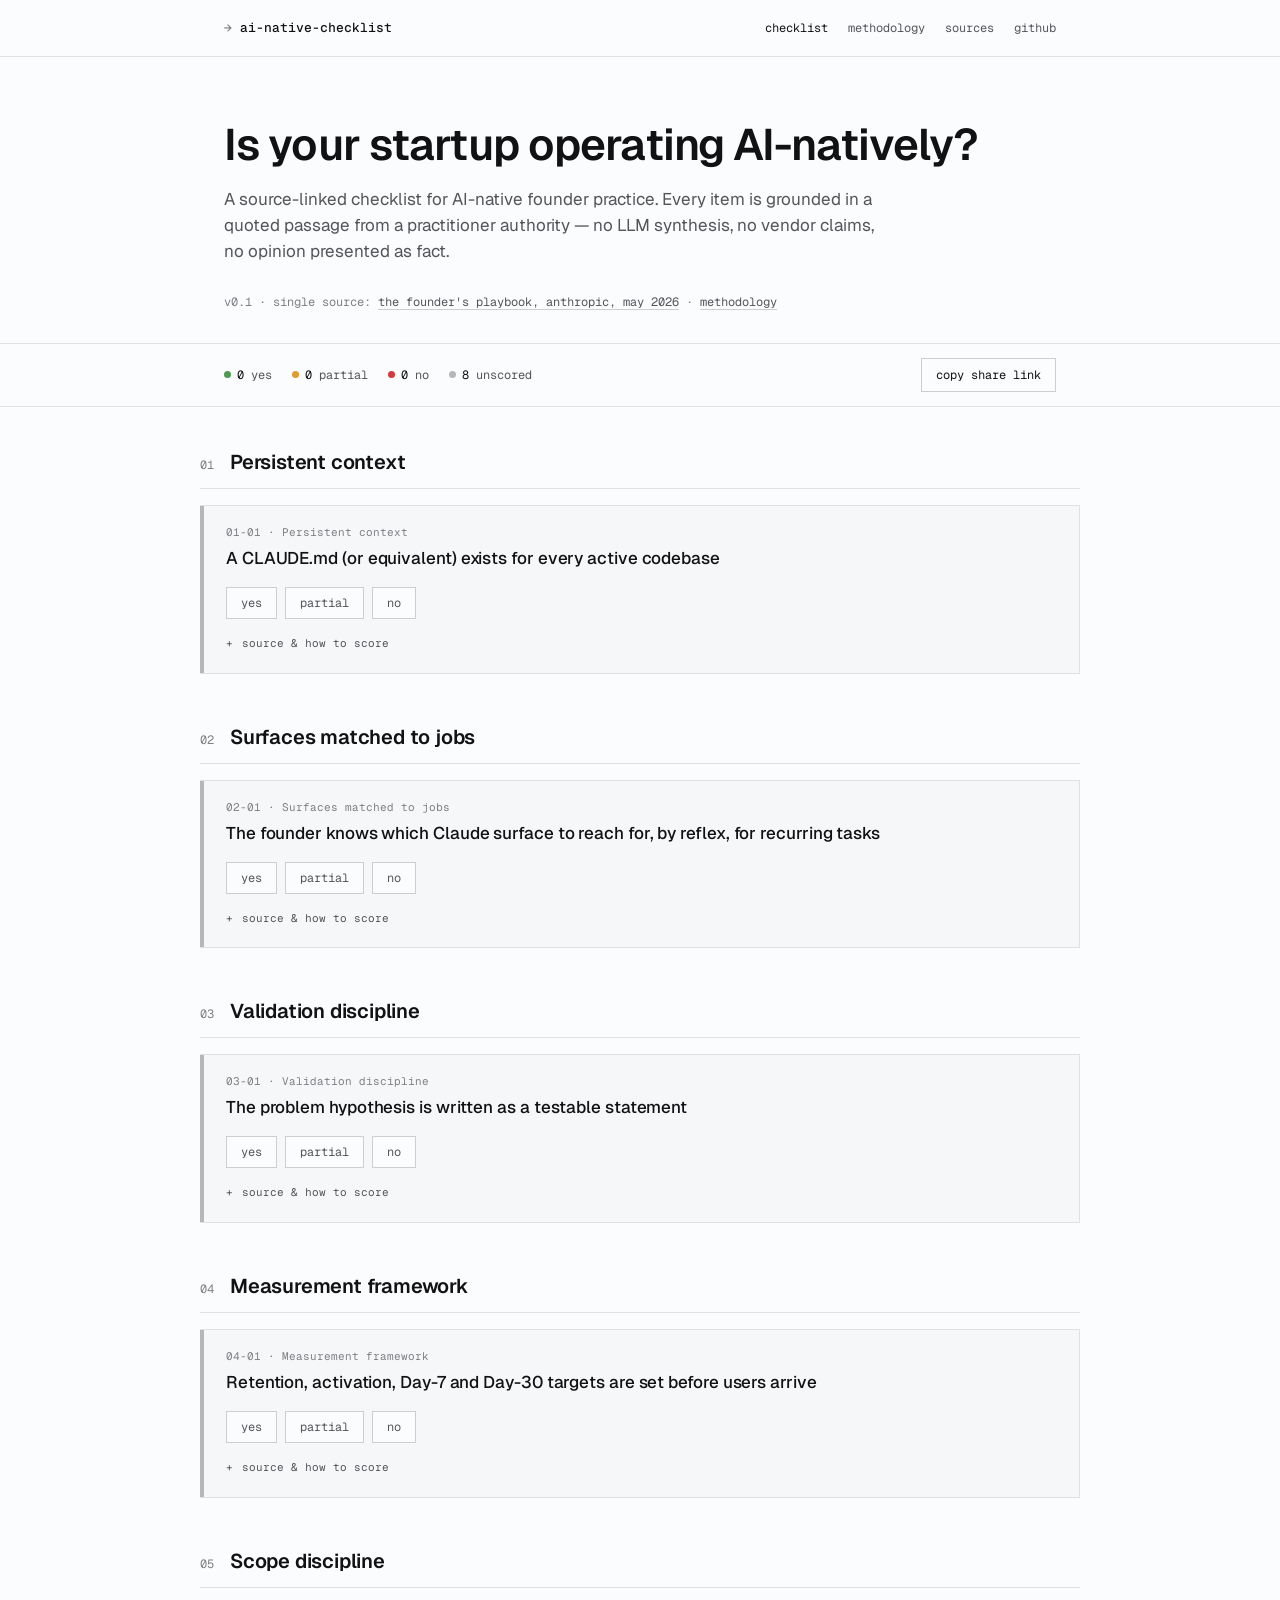
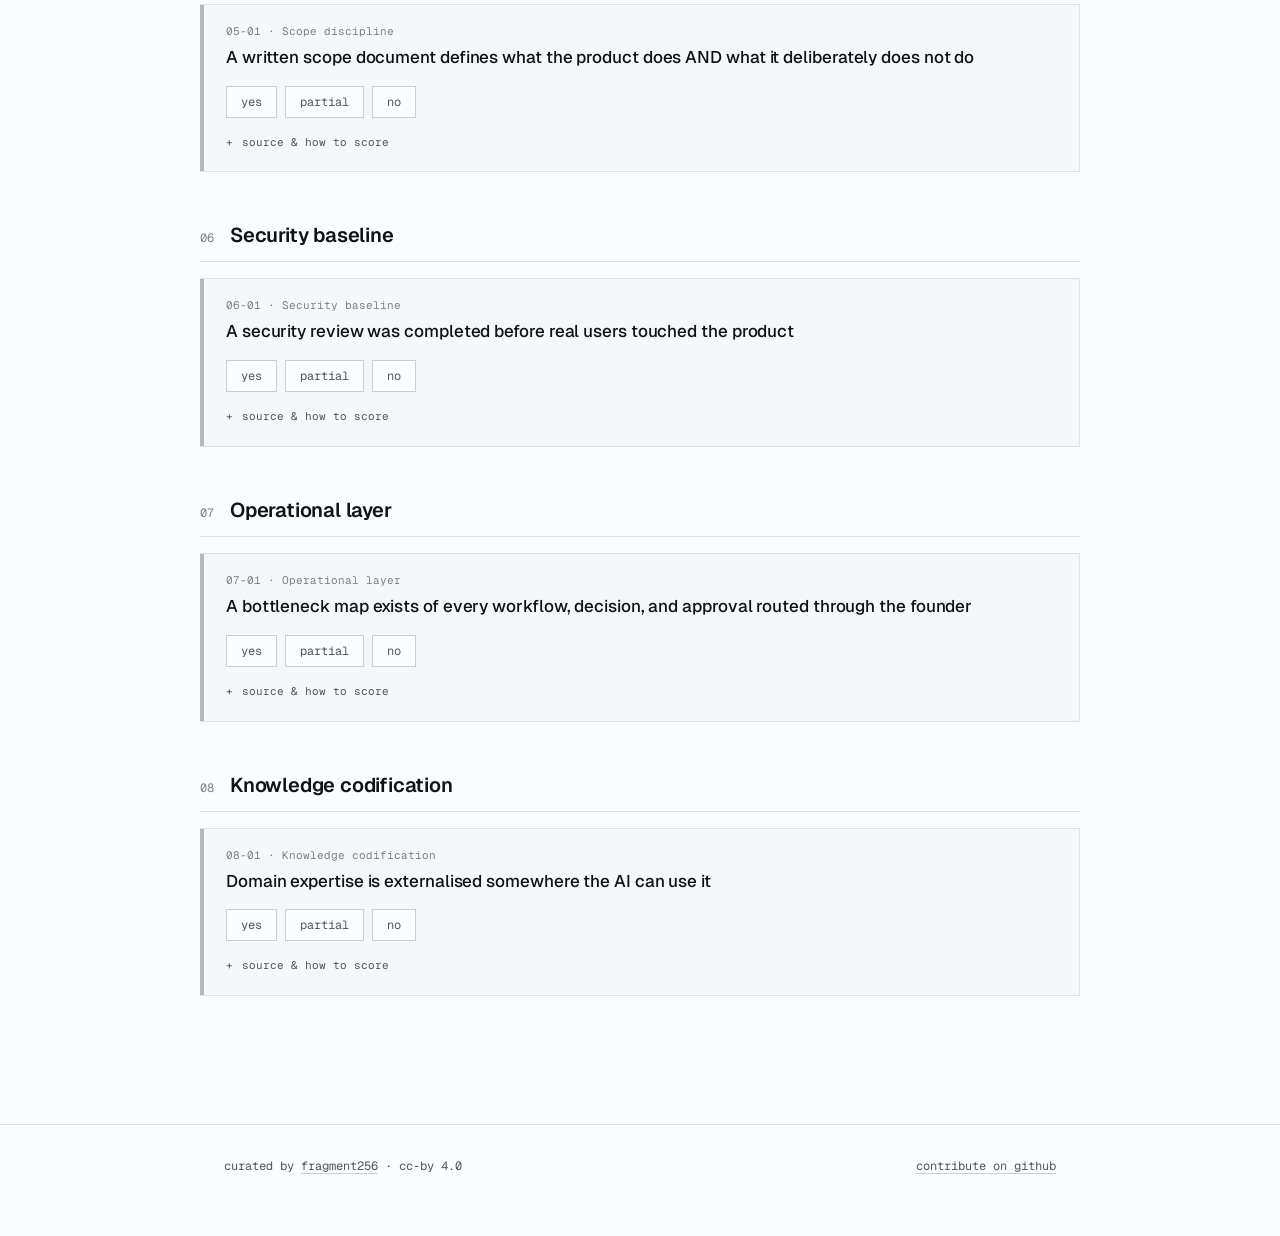
==== site/index.html @ 68a5427c "v0 scaffold: 8 items, source-linked, Geist + restrained R/A/G" ====
<!doctype html>
<html lang="en">
<head>
<meta charset="utf-8">
<meta name="viewport" content="width=device-width, initial-scale=1">
<title>AI-Native Checklist</title>
<meta name="description" content="A source-linked checklist for AI-native startup practice. Every item cites a practitioner authority.">
<link rel="preconnect" href="https://fonts.googleapis.com">
<link rel="preconnect" href="https://fonts.gstatic.com" crossorigin>
<link rel="stylesheet" href="https://fonts.googleapis.com/css2?family=Geist:wght@400;500;600;700&family=Geist+Mono:wght@400;500&display=swap">
<link rel="stylesheet" href="./assets/style.css">
</head>
<body>

<header class="masthead">
  <div class="masthead-inner">
    <a href="./" class="brand">ai-native-checklist</a>
    <nav class="nav">
      <a href="./" class="active">checklist</a>
      <a href="./methodology.html">methodology</a>
      <a href="./sources.html">sources</a>
      <a href="https://github.com/Fragment256/ai-native-checklist" target="_blank" rel="noopener">github</a>
    </nav>
  </div>
</header>

<section class="hero">
  <div class="wrap">
    <h1>Is your startup operating AI-natively?</h1>
    <p class="lede">A source-linked checklist for AI-native founder practice. Every item is grounded in a quoted passage from a practitioner authority — no LLM synthesis, no vendor claims, no opinion presented as fact.</p>
    <p class="sources-note">v0.1 · single source: <a href="./sources.html">The Founder's Playbook, Anthropic, May 2026</a> · <a href="./methodology.html">methodology</a></p>
  </div>
</section>

<div class="scoreboard">
  <div class="scoreboard-inner">
    <div id="tally" class="tally"></div>
    <button id="share-btn" class="share-btn" type="button">copy share link</button>
  </div>
</div>

<main class="wrap checklist" id="checklist"></main>

<footer class="foot">
  <div class="wrap">
    <span>curated by <a href="https://fragment256.com" target="_blank" rel="noopener">fragment256</a> · cc-by 4.0</span>
    <span><a href="https://github.com/Fragment256/ai-native-checklist" target="_blank" rel="noopener">contribute on github</a></span>
  </div>
</footer>

<script src="./assets/app.js"></script>
</body>
</html>
---- site/assets/style.css ----
/* AI-Native Checklist — Geist + restrained R/A/G on monochrome */

:root {
  --bg: oklch(0.99 0.003 250);
  --fg: oklch(0.18 0.005 250);
  --fg-muted: oklch(0.45 0.005 250);
  --fg-faint: oklch(0.6 0.005 250);
  --surface: oklch(0.975 0.003 250);
  --surface-2: oklch(0.955 0.003 250);
  --border: oklch(0.91 0.003 250);
  --border-strong: oklch(0.85 0.003 250);

  --yes: oklch(0.62 0.13 145);
  --partial: oklch(0.74 0.14 75);
  --no: oklch(0.58 0.19 25);
  --unscored: oklch(0.78 0.005 250);

  --yes-bg: oklch(0.95 0.04 145);
  --partial-bg: oklch(0.95 0.05 75);
  --no-bg: oklch(0.95 0.05 25);

  --font-sans: "Geist", -apple-system, BlinkMacSystemFont, "Segoe UI", system-ui, sans-serif;
  --font-mono: "Geist Mono", "JetBrains Mono", ui-monospace, monospace;

  --max-w: 880px;
}

* { box-sizing: border-box; }

html, body {
  margin: 0;
  padding: 0;
  background: var(--bg);
  color: var(--fg);
  font-family: var(--font-sans);
  font-size: 16px;
  line-height: 1.55;
  -webkit-font-smoothing: antialiased;
}

a { color: inherit; text-decoration: underline; text-underline-offset: 3px; text-decoration-thickness: 1px; text-decoration-color: var(--border-strong); }
a:hover { text-decoration-color: var(--fg); }

.wrap { max-width: var(--max-w); margin: 0 auto; padding: 0 24px; }

/* ───── Masthead ───── */
.masthead { border-bottom: 1px solid var(--border); background: var(--bg); }
.masthead-inner { display: flex; align-items: center; justify-content: space-between; padding: 18px 24px; max-width: var(--max-w); margin: 0 auto; gap: 24px; }
.brand { font-family: var(--font-mono); font-size: 13px; font-weight: 500; letter-spacing: 0; text-transform: lowercase; color: var(--fg); text-decoration: none; }
.brand:hover { text-decoration: none; }
.brand::before { content: "→ "; color: var(--fg-faint); }
.nav { display: flex; gap: 20px; }
.nav a { font-family: var(--font-mono); font-size: 12px; text-transform: lowercase; text-decoration: none; color: var(--fg-muted); }
.nav a:hover, .nav a.active { color: var(--fg); }

/* ───── Hero ───── */
.hero { padding: 64px 0 32px; border-bottom: 1px solid var(--border); }
.hero h1 { font-family: var(--font-sans); font-weight: 600; font-size: clamp(32px, 5vw, 44px); line-height: 1.1; letter-spacing: -0.02em; margin: 0 0 16px; }
.hero p.lede { font-size: 17px; color: var(--fg-muted); margin: 0 0 28px; max-width: 60ch; }
.hero p.sources-note { font-family: var(--font-mono); font-size: 12px; text-transform: lowercase; color: var(--fg-faint); margin: 0; }
.hero p.sources-note a { color: var(--fg-muted); }

/* ───── Scoreboard ───── */
.scoreboard { position: sticky; top: 0; background: var(--bg); border-bottom: 1px solid var(--border); z-index: 10; }
.scoreboard-inner { display: flex; align-items: center; justify-content: space-between; gap: 20px; padding: 14px 24px; max-width: var(--max-w); margin: 0 auto; }
.tally { display: flex; gap: 20px; font-family: var(--font-mono); font-size: 12px; color: var(--fg-muted); }
.tally .count { color: var(--fg); }
.tally .dot { display: inline-block; width: 7px; height: 7px; border-radius: 50%; margin-right: 6px; vertical-align: 1px; background: var(--unscored); }
.tally .dot.yes { background: var(--yes); }
.tally .dot.partial { background: var(--partial); }
.tally .dot.no { background: var(--no); }
.share-btn { font-family: var(--font-mono); font-size: 12px; padding: 8px 14px; border: 1px solid var(--border-strong); background: var(--bg); color: var(--fg); cursor: pointer; text-transform: lowercase; transition: background 140ms cubic-bezier(0.22, 1, 0.36, 1); }
.share-btn:hover { background: var(--surface-2); }
.share-btn.copied { background: var(--fg); color: var(--bg); border-color: var(--fg); }

/* ───── Categories + items ───── */
.checklist { padding: 40px 0 80px; }
.category { margin: 0 0 48px; }
.category-head { display: flex; align-items: baseline; gap: 16px; margin: 0 0 16px; padding-bottom: 10px; border-bottom: 1px solid var(--border); }
.category-num { font-family: var(--font-mono); font-size: 12px; color: var(--fg-faint); }
.category-title { font-family: var(--font-sans); font-weight: 600; font-size: 20px; letter-spacing: -0.01em; margin: 0; }

.item {
  display: grid;
  grid-template-columns: 4px 1fr;
  gap: 0;
  margin: 0 0 12px;
  background: var(--surface);
  border: 1px solid var(--border);
  border-left: none;
  overflow: hidden;
}
.item-bar { background: var(--unscored); transition: background 200ms cubic-bezier(0.22, 1, 0.36, 1); }
.item[data-score="yes"] .item-bar { background: var(--yes); }
.item[data-score="partial"] .item-bar { background: var(--partial); }
.item[data-score="no"] .item-bar { background: var(--no); }

.item-body { padding: 18px 22px; }
.item-id { font-family: var(--font-mono); font-size: 11px; color: var(--fg-faint); margin: 0 0 6px; }
.item-title { font-family: var(--font-sans); font-weight: 500; font-size: 17px; line-height: 1.4; margin: 0 0 16px; letter-spacing: -0.005em; }

.scores { display: flex; gap: 8px; flex-wrap: wrap; }
.score-btn {
  font-family: var(--font-mono);
  font-size: 12px;
  padding: 7px 14px;
  border: 1px solid var(--border-strong);
  background: var(--bg);
  color: var(--fg-muted);
  cursor: pointer;
  text-transform: lowercase;
  transition: all 140ms cubic-bezier(0.22, 1, 0.36, 1);
}
.score-btn:hover { color: var(--fg); border-color: var(--fg-muted); }
.score-btn[aria-pressed="true"] { color: var(--fg); border-color: var(--fg); font-weight: 500; }
.score-btn[data-val="yes"][aria-pressed="true"] { background: var(--yes-bg); border-color: var(--yes); color: oklch(0.32 0.13 145); }
.score-btn[data-val="partial"][aria-pressed="true"] { background: var(--partial-bg); border-color: var(--partial); color: oklch(0.38 0.14 75); }
.score-btn[data-val="no"][aria-pressed="true"] { background: var(--no-bg); border-color: var(--no); color: oklch(0.36 0.19 25); }

.expand {
  margin-top: 16px;
  font-family: var(--font-mono);
  font-size: 11px;
  color: var(--fg-muted);
  cursor: pointer;
  user-select: none;
  text-transform: lowercase;
  display: inline-flex;
  align-items: center;
  gap: 6px;
}
.expand:hover { color: var(--fg); }
.expand::before { content: "+"; font-family: var(--font-mono); width: 10px; display: inline-block; }
.item.open .expand::before { content: "−"; }

.details { display: none; padding-top: 18px; margin-top: 14px; border-top: 1px solid var(--border); }
.item.open .details { display: block; }

.source-block {
  background: var(--surface-2);
  border-left: 2px solid var(--border-strong);
  padding: 14px 18px;
  margin: 0 0 16px;
}
.source-label { font-family: var(--font-mono); font-size: 11px; color: var(--fg-faint); text-transform: lowercase; margin: 0 0 8px; }
.source-quote { font-family: var(--font-sans); font-size: 15px; line-height: 1.5; color: var(--fg); margin: 0 0 10px; font-style: italic; }
.source-attr { font-family: var(--font-mono); font-size: 11px; color: var(--fg-muted); margin: 0; }
.source-attr a { color: inherit; }

.howto { font-size: 15px; }
.howto h2 { font-family: var(--font-mono); font-size: 11px; font-weight: 500; text-transform: lowercase; color: var(--fg-faint); letter-spacing: 0; margin: 0 0 8px; }
.howto ul { margin: 0; padding-left: 20px; }
.howto li { margin: 4px 0; }
.howto strong { font-weight: 600; }

/* ───── Footer ───── */
.foot { border-top: 1px solid var(--border); padding: 32px 0 60px; font-family: var(--font-mono); font-size: 12px; color: var(--fg-muted); text-transform: lowercase; }
.foot .wrap { display: flex; justify-content: space-between; gap: 16px; flex-wrap: wrap; }
.foot a { color: var(--fg-muted); }
.foot a:hover { color: var(--fg); }

/* ───── Methodology + sources page bodies ───── */
.prose { padding: 48px 0 80px; max-width: 70ch; }
.prose h1 { font-weight: 600; font-size: 36px; letter-spacing: -0.02em; margin: 0 0 24px; }
.prose h2 { font-weight: 600; font-size: 22px; letter-spacing: -0.01em; margin: 36px 0 12px; }
.prose h3 { font-weight: 600; font-size: 17px; margin: 24px 0 8px; }
.prose p { margin: 0 0 16px; }
.prose ul { padding-left: 22px; }
.prose li { margin: 6px 0; }
.prose code { font-family: var(--font-mono); font-size: 14px; background: var(--surface-2); padding: 2px 6px; }
.prose pre { background: var(--surface-2); padding: 16px 18px; overflow-x: auto; font-family: var(--font-mono); font-size: 13px; line-height: 1.5; }
.prose pre code { background: none; padding: 0; }
.prose blockquote { border-left: 2px solid var(--border-strong); padding-left: 18px; margin: 16px 0; color: var(--fg-muted); }

.source-card { background: var(--surface); border: 1px solid var(--border); padding: 22px 24px; margin: 0 0 18px; }
.source-card h3 { margin: 0 0 8px; font-size: 18px; }
.source-card .meta { font-family: var(--font-mono); font-size: 12px; color: var(--fg-muted); margin: 0 0 12px; text-transform: lowercase; }
.source-card .meta a { color: inherit; }
.source-card p { margin: 0; font-size: 15px; color: var(--fg-muted); }

@media (max-width: 600px) {
  .masthead-inner { flex-direction: column; align-items: flex-start; gap: 10px; padding: 14px 20px; }
  .nav { flex-wrap: wrap; }
  .scoreboard-inner { flex-direction: column; align-items: flex-start; gap: 12px; padding: 12px 20px; }
  .wrap { padding: 0 20px; }
  .hero { padding: 40px 0 24px; }
  .checklist { padding: 28px 0 60px; }
  .item-body { padding: 16px 18px; }
}
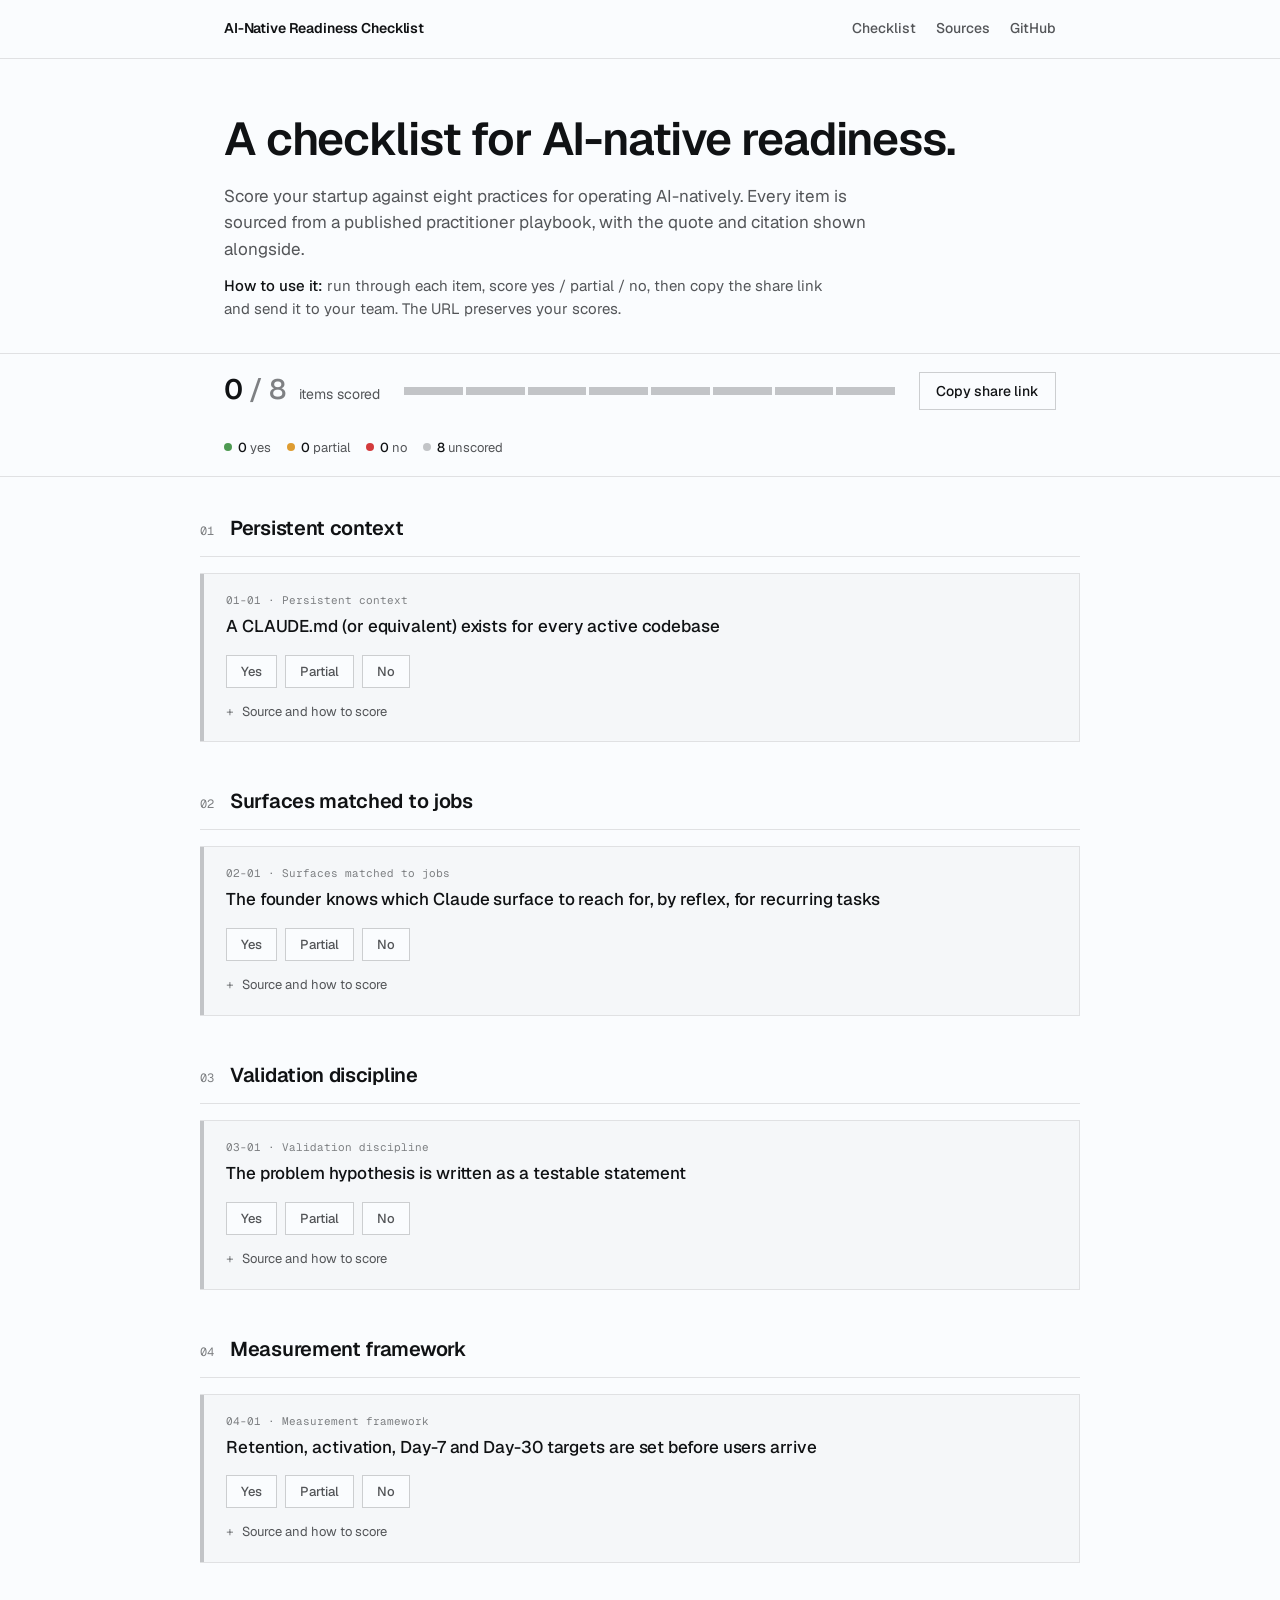
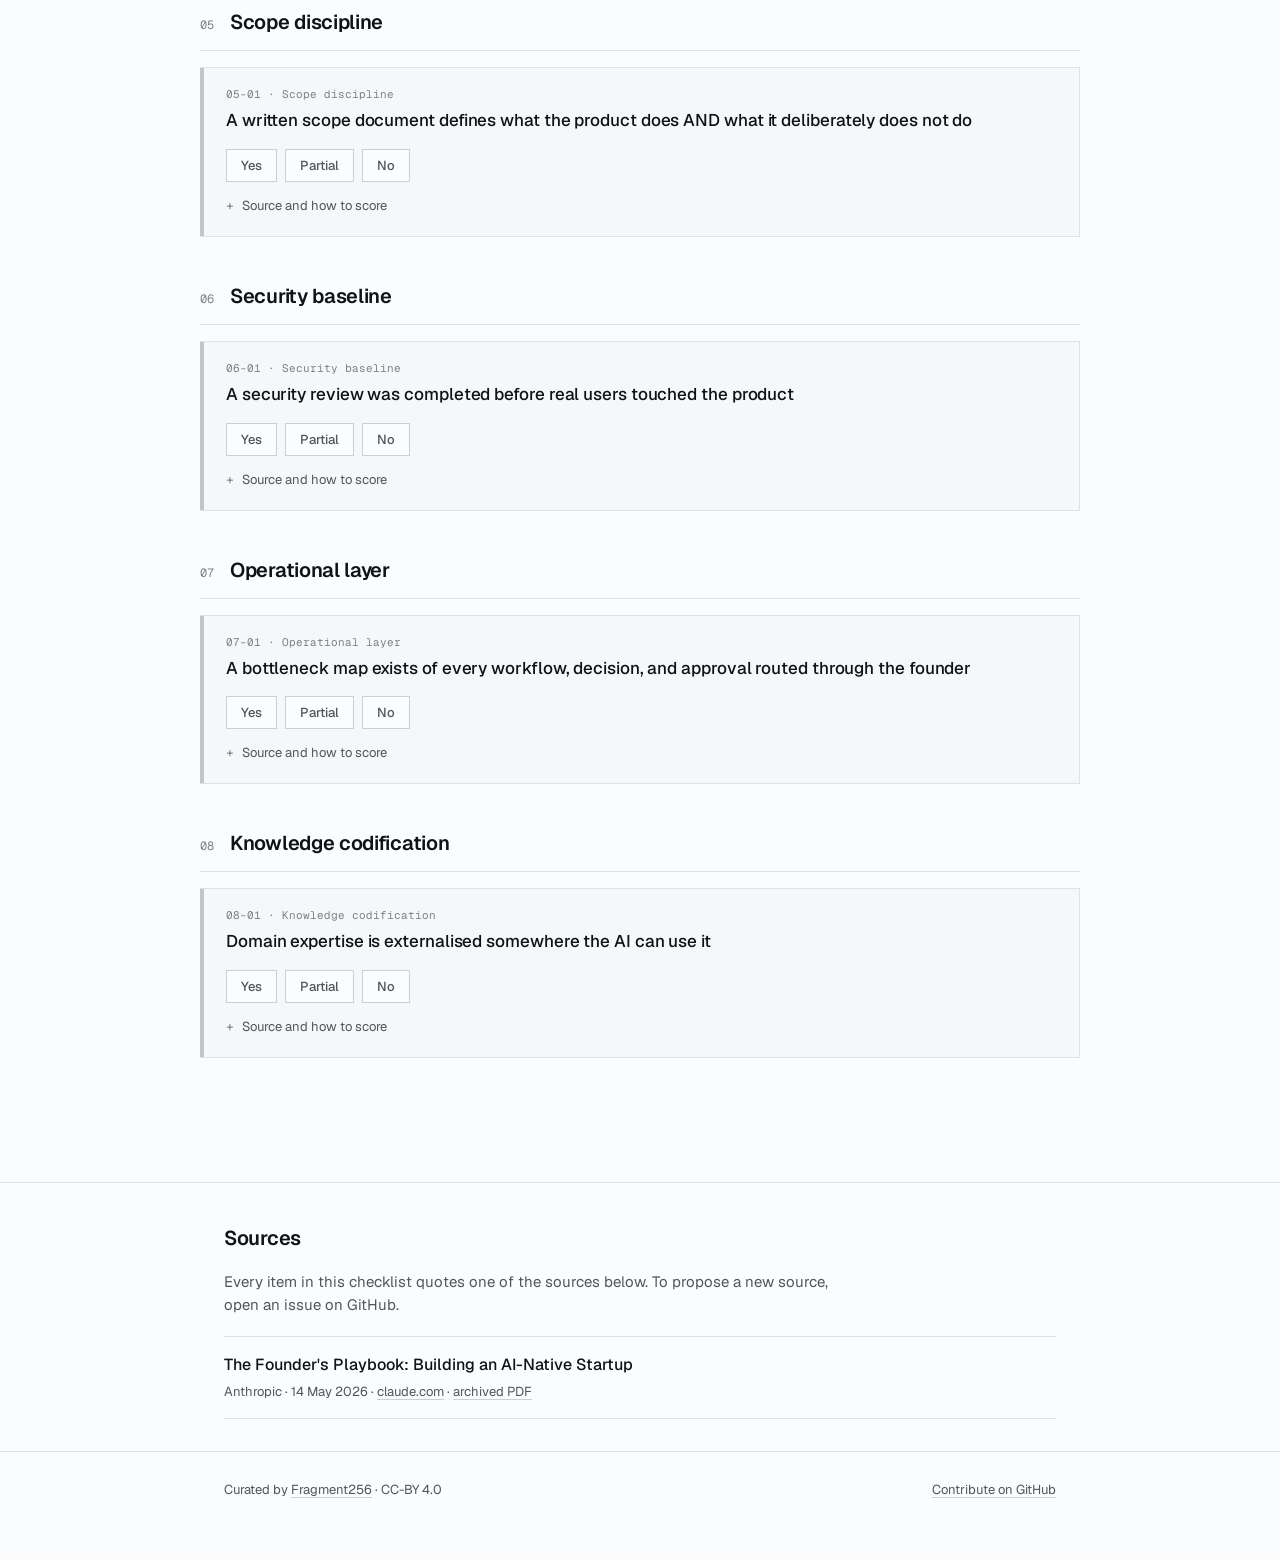
==== commit adf9c491: "v0.2: self-host Geist, plain English copy, top-level score, drop methodology page" ====
--- a/site/index.html
+++ b/site/index.html
@@ -3,48 +3,62 @@
 <head>
 <meta charset="utf-8">
 <meta name="viewport" content="width=device-width, initial-scale=1">
-<title>AI-Native Checklist</title>
-<meta name="description" content="A source-linked checklist for AI-native startup practice. Every item cites a practitioner authority.">
-<link rel="preconnect" href="https://fonts.googleapis.com">
-<link rel="preconnect" href="https://fonts.gstatic.com" crossorigin>
-<link rel="stylesheet" href="https://fonts.googleapis.com/css2?family=Geist:wght@400;500;600;700&family=Geist+Mono:wght@400;500&display=swap">
+<title>AI-Native Readiness Checklist</title>
+<meta name="description" content="A checklist for AI-native readiness. Score your startup against practices sourced from Anthropic's Founder's Playbook. Share the result with your team.">
+<link rel="preload" href="./assets/fonts/geist-500.woff2" as="font" type="font/woff2" crossorigin>
+<link rel="preload" href="./assets/fonts/geist-600.woff2" as="font" type="font/woff2" crossorigin>
 <link rel="stylesheet" href="./assets/style.css">
 </head>
 <body>
 
 <header class="masthead">
   <div class="masthead-inner">
-    <a href="./" class="brand">ai-native-checklist</a>
+    <a href="./" class="brand">AI-Native Readiness Checklist</a>
     <nav class="nav">
-      <a href="./" class="active">checklist</a>
-      <a href="./methodology.html">methodology</a>
-      <a href="./sources.html">sources</a>
-      <a href="https://github.com/Fragment256/ai-native-checklist" target="_blank" rel="noopener">github</a>
+      <a href="#checklist">Checklist</a>
+      <a href="#sources">Sources</a>
+      <a href="https://github.com/Fragment256/ai-native-checklist" target="_blank" rel="noopener">GitHub</a>
     </nav>
   </div>
 </header>
 
 <section class="hero">
   <div class="wrap">
-    <h1>Is your startup operating AI-natively?</h1>
-    <p class="lede">A source-linked checklist for AI-native founder practice. Every item is grounded in a quoted passage from a practitioner authority — no LLM synthesis, no vendor claims, no opinion presented as fact.</p>
-    <p class="sources-note">v0.1 · single source: <a href="./sources.html">The Founder's Playbook, Anthropic, May 2026</a> · <a href="./methodology.html">methodology</a></p>
+    <h1>A checklist for AI-native readiness.</h1>
+    <p class="lede">Score your startup against eight practices for operating AI-natively. Every item is sourced from a published practitioner playbook, with the quote and citation shown alongside.</p>
+    <p class="use"><strong>How to use it:</strong> run through each item, score yes / partial / no, then copy the share link and send it to your team. The URL preserves your scores.</p>
   </div>
 </section>
 
 <div class="scoreboard">
   <div class="scoreboard-inner">
-    <div id="tally" class="tally"></div>
-    <button id="share-btn" class="share-btn" type="button">copy share link</button>
+    <div class="score-block">
+      <div class="score-num"><span id="score-scored">0</span><span class="total"> / <span id="score-total">8</span></span></div>
+      <div class="score-label">items scored</div>
+    </div>
+    <div class="score-bar" id="score-bar"></div>
+    <button id="share-btn" class="share-btn" type="button">Copy share link</button>
+    <div class="score-breakdown" id="breakdown"></div>
   </div>
 </div>
 
 <main class="wrap checklist" id="checklist"></main>
 
+<section class="sources-section" id="sources">
+  <div class="wrap">
+    <h2>Sources</h2>
+    <p style="color: var(--fg-muted); font-size: 15px; margin: 0 0 20px; max-width: 62ch;">Every item in this checklist quotes one of the sources below. To propose a new source, open an issue on GitHub.</p>
+    <div class="source-row">
+      <span class="src-title">The Founder's Playbook: Building an AI-Native Startup</span>
+      <span class="src-meta">Anthropic · 14 May 2026 · <a href="https://claude.com/blog/the-founders-playbook" target="_blank" rel="noopener">claude.com</a> · <a href="https://github.com/Fragment256/ai-native-checklist/blob/main/data/sources/founders-playbook-2026-05.pdf" target="_blank" rel="noopener">archived PDF</a></span>
+    </div>
+  </div>
+</section>
+
 <footer class="foot">
   <div class="wrap">
-    <span>curated by <a href="https://fragment256.com" target="_blank" rel="noopener">fragment256</a> · cc-by 4.0</span>
-    <span><a href="https://github.com/Fragment256/ai-native-checklist" target="_blank" rel="noopener">contribute on github</a></span>
+    <span>Curated by <a href="https://fragment256.com" target="_blank" rel="noopener">Fragment256</a> · CC-BY 4.0</span>
+    <span><a href="https://github.com/Fragment256/ai-native-checklist" target="_blank" rel="noopener">Contribute on GitHub</a></span>
   </div>
 </footer>
 
--- a/site/assets/style.css
+++ b/site/assets/style.css
@@ -1,4 +1,47 @@
-/* AI-Native Checklist — Geist + restrained R/A/G on monochrome */
+/* AI-Native Readiness Checklist — self-hosted Geist + restrained R/A/G */
+
+@font-face {
+  font-family: "Geist";
+  font-style: normal;
+  font-weight: 400;
+  font-display: swap;
+  src: url("./fonts/geist-400.woff2") format("woff2");
+}
+@font-face {
+  font-family: "Geist";
+  font-style: normal;
+  font-weight: 500;
+  font-display: swap;
+  src: url("./fonts/geist-500.woff2") format("woff2");
+}
+@font-face {
+  font-family: "Geist";
+  font-style: normal;
+  font-weight: 600;
+  font-display: swap;
+  src: url("./fonts/geist-600.woff2") format("woff2");
+}
+@font-face {
+  font-family: "Geist";
+  font-style: normal;
+  font-weight: 700;
+  font-display: swap;
+  src: url("./fonts/geist-700.woff2") format("woff2");
+}
+@font-face {
+  font-family: "Geist Mono";
+  font-style: normal;
+  font-weight: 400;
+  font-display: swap;
+  src: url("./fonts/geist-mono-400.woff2") format("woff2");
+}
+@font-face {
+  font-family: "Geist Mono";
+  font-style: normal;
+  font-weight: 500;
+  font-display: swap;
+  src: url("./fonts/geist-mono-500.woff2") format("woff2");
+}
 
 :root {
   --bg: oklch(0.99 0.003 250);
@@ -13,13 +56,13 @@
   --yes: oklch(0.62 0.13 145);
   --partial: oklch(0.74 0.14 75);
   --no: oklch(0.58 0.19 25);
-  --unscored: oklch(0.78 0.005 250);
+  --unscored: oklch(0.82 0.005 250);
 
   --yes-bg: oklch(0.95 0.04 145);
   --partial-bg: oklch(0.95 0.05 75);
   --no-bg: oklch(0.95 0.05 25);
 
-  --font-sans: "Geist", -apple-system, BlinkMacSystemFont, "Segoe UI", system-ui, sans-serif;
+  --font-sans: "Geist", -apple-system, BlinkMacSystemFont, "Inter", "Segoe UI", system-ui, sans-serif;
   --font-mono: "Geist Mono", "JetBrains Mono", ui-monospace, monospace;
 
   --max-w: 880px;
@@ -36,6 +79,7 @@
   font-size: 16px;
   line-height: 1.55;
   -webkit-font-smoothing: antialiased;
+  text-rendering: optimizeLegibility;
 }
 
 a { color: inherit; text-decoration: underline; text-underline-offset: 3px; text-decoration-thickness: 1px; text-decoration-color: var(--border-strong); }
@@ -46,44 +90,52 @@
 /* ───── Masthead ───── */
 .masthead { border-bottom: 1px solid var(--border); background: var(--bg); }
 .masthead-inner { display: flex; align-items: center; justify-content: space-between; padding: 18px 24px; max-width: var(--max-w); margin: 0 auto; gap: 24px; }
-.brand { font-family: var(--font-mono); font-size: 13px; font-weight: 500; letter-spacing: 0; text-transform: lowercase; color: var(--fg); text-decoration: none; }
+.brand { font-family: var(--font-sans); font-size: 14px; font-weight: 600; letter-spacing: -0.01em; color: var(--fg); text-decoration: none; }
 .brand:hover { text-decoration: none; }
-.brand::before { content: "→ "; color: var(--fg-faint); }
 .nav { display: flex; gap: 20px; }
-.nav a { font-family: var(--font-mono); font-size: 12px; text-transform: lowercase; text-decoration: none; color: var(--fg-muted); }
+.nav a { font-family: var(--font-sans); font-size: 14px; font-weight: 500; text-decoration: none; color: var(--fg-muted); }
 .nav a:hover, .nav a.active { color: var(--fg); }
 
 /* ───── Hero ───── */
-.hero { padding: 64px 0 32px; border-bottom: 1px solid var(--border); }
-.hero h1 { font-family: var(--font-sans); font-weight: 600; font-size: clamp(32px, 5vw, 44px); line-height: 1.1; letter-spacing: -0.02em; margin: 0 0 16px; }
-.hero p.lede { font-size: 17px; color: var(--fg-muted); margin: 0 0 28px; max-width: 60ch; }
-.hero p.sources-note { font-family: var(--font-mono); font-size: 12px; text-transform: lowercase; color: var(--fg-faint); margin: 0; }
-.hero p.sources-note a { color: var(--fg-muted); }
+.hero { padding: 56px 0 32px; }
+.hero h1 { font-family: var(--font-sans); font-weight: 600; font-size: clamp(34px, 5vw, 46px); line-height: 1.05; letter-spacing: -0.025em; margin: 0 0 20px; }
+.hero p.lede { font-size: 17px; color: var(--fg-muted); margin: 0 0 12px; max-width: 62ch; }
+.hero p.use { font-size: 15px; color: var(--fg-muted); margin: 0; max-width: 62ch; }
+.hero .use strong { color: var(--fg); font-weight: 500; }
 
 /* ───── Scoreboard ───── */
-.scoreboard { position: sticky; top: 0; background: var(--bg); border-bottom: 1px solid var(--border); z-index: 10; }
-.scoreboard-inner { display: flex; align-items: center; justify-content: space-between; gap: 20px; padding: 14px 24px; max-width: var(--max-w); margin: 0 auto; }
-.tally { display: flex; gap: 20px; font-family: var(--font-mono); font-size: 12px; color: var(--fg-muted); }
-.tally .count { color: var(--fg); }
-.tally .dot { display: inline-block; width: 7px; height: 7px; border-radius: 50%; margin-right: 6px; vertical-align: 1px; background: var(--unscored); }
-.tally .dot.yes { background: var(--yes); }
-.tally .dot.partial { background: var(--partial); }
-.tally .dot.no { background: var(--no); }
-.share-btn { font-family: var(--font-mono); font-size: 12px; padding: 8px 14px; border: 1px solid var(--border-strong); background: var(--bg); color: var(--fg); cursor: pointer; text-transform: lowercase; transition: background 140ms cubic-bezier(0.22, 1, 0.36, 1); }
+.scoreboard { position: sticky; top: 0; background: var(--bg); border-top: 1px solid var(--border); border-bottom: 1px solid var(--border); z-index: 10; }
+.scoreboard-inner { display: flex; align-items: center; justify-content: space-between; gap: 24px; padding: 18px 24px; max-width: var(--max-w); margin: 0 auto; flex-wrap: wrap; }
+.score-block { display: flex; align-items: baseline; gap: 14px; }
+.score-num { font-family: var(--font-sans); font-weight: 600; font-size: 28px; letter-spacing: -0.02em; color: var(--fg); line-height: 1; }
+.score-num .total { color: var(--fg-faint); font-weight: 500; }
+.score-label { font-family: var(--font-sans); font-size: 14px; color: var(--fg-muted); }
+.score-bar { flex: 1; min-width: 200px; display: flex; gap: 3px; height: 8px; }
+.score-bar .cell { flex: 1; background: var(--unscored); transition: background 200ms cubic-bezier(0.22, 1, 0.36, 1); }
+.score-bar .cell.yes { background: var(--yes); }
+.score-bar .cell.partial { background: var(--partial); }
+.score-bar .cell.no { background: var(--no); }
+.share-btn { font-family: var(--font-sans); font-size: 14px; font-weight: 500; padding: 9px 16px; border: 1px solid var(--border-strong); background: var(--bg); color: var(--fg); cursor: pointer; transition: background 140ms cubic-bezier(0.22, 1, 0.36, 1); border-radius: 0; }
 .share-btn:hover { background: var(--surface-2); }
 .share-btn.copied { background: var(--fg); color: var(--bg); border-color: var(--fg); }
 
+.score-breakdown { display: flex; gap: 16px; font-family: var(--font-sans); font-size: 13px; color: var(--fg-muted); margin-top: 4px; flex-basis: 100%; }
+.score-breakdown .dot { display: inline-block; width: 8px; height: 8px; border-radius: 50%; margin-right: 6px; vertical-align: 1px; background: var(--unscored); }
+.score-breakdown .dot.yes { background: var(--yes); }
+.score-breakdown .dot.partial { background: var(--partial); }
+.score-breakdown .dot.no { background: var(--no); }
+.score-breakdown .count { color: var(--fg); font-weight: 500; }
+
 /* ───── Categories + items ───── */
-.checklist { padding: 40px 0 80px; }
-.category { margin: 0 0 48px; }
-.category-head { display: flex; align-items: baseline; gap: 16px; margin: 0 0 16px; padding-bottom: 10px; border-bottom: 1px solid var(--border); }
+.checklist { padding: 36px 0 80px; }
+.category { margin: 0 0 44px; }
+.category-head { display: flex; align-items: baseline; gap: 16px; margin: 0 0 16px; padding-bottom: 12px; border-bottom: 1px solid var(--border); }
 .category-num { font-family: var(--font-mono); font-size: 12px; color: var(--fg-faint); }
-.category-title { font-family: var(--font-sans); font-weight: 600; font-size: 20px; letter-spacing: -0.01em; margin: 0; }
+.category-title { font-family: var(--font-sans); font-weight: 600; font-size: 20px; letter-spacing: -0.015em; margin: 0; }
 
 .item {
   display: grid;
   grid-template-columns: 4px 1fr;
-  gap: 0;
   margin: 0 0 12px;
   background: var(--surface);
   border: 1px solid var(--border);
@@ -101,36 +153,36 @@
 
 .scores { display: flex; gap: 8px; flex-wrap: wrap; }
 .score-btn {
-  font-family: var(--font-mono);
-  font-size: 12px;
+  font-family: var(--font-sans);
+  font-size: 13px;
+  font-weight: 500;
   padding: 7px 14px;
   border: 1px solid var(--border-strong);
   background: var(--bg);
   color: var(--fg-muted);
   cursor: pointer;
-  text-transform: lowercase;
   transition: all 140ms cubic-bezier(0.22, 1, 0.36, 1);
+  border-radius: 0;
 }
 .score-btn:hover { color: var(--fg); border-color: var(--fg-muted); }
-.score-btn[aria-pressed="true"] { color: var(--fg); border-color: var(--fg); font-weight: 500; }
+.score-btn[aria-pressed="true"] { color: var(--fg); border-color: var(--fg); }
 .score-btn[data-val="yes"][aria-pressed="true"] { background: var(--yes-bg); border-color: var(--yes); color: oklch(0.32 0.13 145); }
 .score-btn[data-val="partial"][aria-pressed="true"] { background: var(--partial-bg); border-color: var(--partial); color: oklch(0.38 0.14 75); }
 .score-btn[data-val="no"][aria-pressed="true"] { background: var(--no-bg); border-color: var(--no); color: oklch(0.36 0.19 25); }
 
 .expand {
-  margin-top: 16px;
-  font-family: var(--font-mono);
-  font-size: 11px;
+  margin-top: 14px;
+  font-family: var(--font-sans);
+  font-size: 13px;
   color: var(--fg-muted);
   cursor: pointer;
   user-select: none;
-  text-transform: lowercase;
   display: inline-flex;
   align-items: center;
   gap: 6px;
 }
 .expand:hover { color: var(--fg); }
-.expand::before { content: "+"; font-family: var(--font-mono); width: 10px; display: inline-block; }
+.expand::before { content: "+"; font-family: var(--font-mono); width: 10px; display: inline-block; color: var(--fg-faint); }
 .item.open .expand::before { content: "−"; }
 
 .details { display: none; padding-top: 18px; margin-top: 14px; border-top: 1px solid var(--border); }
@@ -142,48 +194,40 @@
   padding: 14px 18px;
   margin: 0 0 16px;
 }
-.source-label { font-family: var(--font-mono); font-size: 11px; color: var(--fg-faint); text-transform: lowercase; margin: 0 0 8px; }
-.source-quote { font-family: var(--font-sans); font-size: 15px; line-height: 1.5; color: var(--fg); margin: 0 0 10px; font-style: italic; }
-.source-attr { font-family: var(--font-mono); font-size: 11px; color: var(--fg-muted); margin: 0; }
+.source-label { font-family: var(--font-mono); font-size: 11px; color: var(--fg-faint); margin: 0 0 8px; }
+.source-quote { font-family: var(--font-sans); font-size: 15px; line-height: 1.5; color: var(--fg); margin: 0 0 10px; }
+.source-attr { font-family: var(--font-sans); font-size: 13px; color: var(--fg-muted); margin: 0; }
 .source-attr a { color: inherit; }
 
 .howto { font-size: 15px; }
-.howto h2 { font-family: var(--font-mono); font-size: 11px; font-weight: 500; text-transform: lowercase; color: var(--fg-faint); letter-spacing: 0; margin: 0 0 8px; }
+.howto h2 { font-family: var(--font-sans); font-size: 13px; font-weight: 600; color: var(--fg); margin: 0 0 8px; }
 .howto ul { margin: 0; padding-left: 20px; }
 .howto li { margin: 4px 0; }
 .howto strong { font-weight: 600; }
 
+/* ───── Sources block on home page ───── */
+.sources-section { padding: 40px 0 32px; border-top: 1px solid var(--border); }
+.sources-section h2 { font-family: var(--font-sans); font-weight: 600; font-size: 20px; letter-spacing: -0.015em; margin: 0 0 16px; }
+.source-row { display: flex; flex-direction: column; gap: 4px; padding: 16px 0; border-top: 1px solid var(--border); }
+.source-row:last-child { border-bottom: 1px solid var(--border); }
+.source-row .src-title { font-family: var(--font-sans); font-weight: 500; font-size: 16px; color: var(--fg); }
+.source-row .src-meta { font-family: var(--font-sans); font-size: 13px; color: var(--fg-muted); }
+.source-row .src-meta a { color: inherit; }
+
 /* ───── Footer ───── */
-.foot { border-top: 1px solid var(--border); padding: 32px 0 60px; font-family: var(--font-mono); font-size: 12px; color: var(--fg-muted); text-transform: lowercase; }
+.foot { border-top: 1px solid var(--border); padding: 28px 0 60px; font-family: var(--font-sans); font-size: 13px; color: var(--fg-muted); }
 .foot .wrap { display: flex; justify-content: space-between; gap: 16px; flex-wrap: wrap; }
 .foot a { color: var(--fg-muted); }
 .foot a:hover { color: var(--fg); }
 
-/* ───── Methodology + sources page bodies ───── */
-.prose { padding: 48px 0 80px; max-width: 70ch; }
-.prose h1 { font-weight: 600; font-size: 36px; letter-spacing: -0.02em; margin: 0 0 24px; }
-.prose h2 { font-weight: 600; font-size: 22px; letter-spacing: -0.01em; margin: 36px 0 12px; }
-.prose h3 { font-weight: 600; font-size: 17px; margin: 24px 0 8px; }
-.prose p { margin: 0 0 16px; }
-.prose ul { padding-left: 22px; }
-.prose li { margin: 6px 0; }
-.prose code { font-family: var(--font-mono); font-size: 14px; background: var(--surface-2); padding: 2px 6px; }
-.prose pre { background: var(--surface-2); padding: 16px 18px; overflow-x: auto; font-family: var(--font-mono); font-size: 13px; line-height: 1.5; }
-.prose pre code { background: none; padding: 0; }
-.prose blockquote { border-left: 2px solid var(--border-strong); padding-left: 18px; margin: 16px 0; color: var(--fg-muted); }
-
-.source-card { background: var(--surface); border: 1px solid var(--border); padding: 22px 24px; margin: 0 0 18px; }
-.source-card h3 { margin: 0 0 8px; font-size: 18px; }
-.source-card .meta { font-family: var(--font-mono); font-size: 12px; color: var(--fg-muted); margin: 0 0 12px; text-transform: lowercase; }
-.source-card .meta a { color: inherit; }
-.source-card p { margin: 0; font-size: 15px; color: var(--fg-muted); }
-
 @media (max-width: 600px) {
   .masthead-inner { flex-direction: column; align-items: flex-start; gap: 10px; padding: 14px 20px; }
   .nav { flex-wrap: wrap; }
-  .scoreboard-inner { flex-direction: column; align-items: flex-start; gap: 12px; padding: 12px 20px; }
+  .scoreboard-inner { padding: 14px 20px; }
+  .score-block { flex: 1; }
   .wrap { padding: 0 20px; }
-  .hero { padding: 40px 0 24px; }
-  .checklist { padding: 28px 0 60px; }
+  .hero { padding: 36px 0 24px; }
+  .hero h1 { font-size: 30px; }
+  .checklist { padding: 24px 0 60px; }
   .item-body { padding: 16px 18px; }
 }
